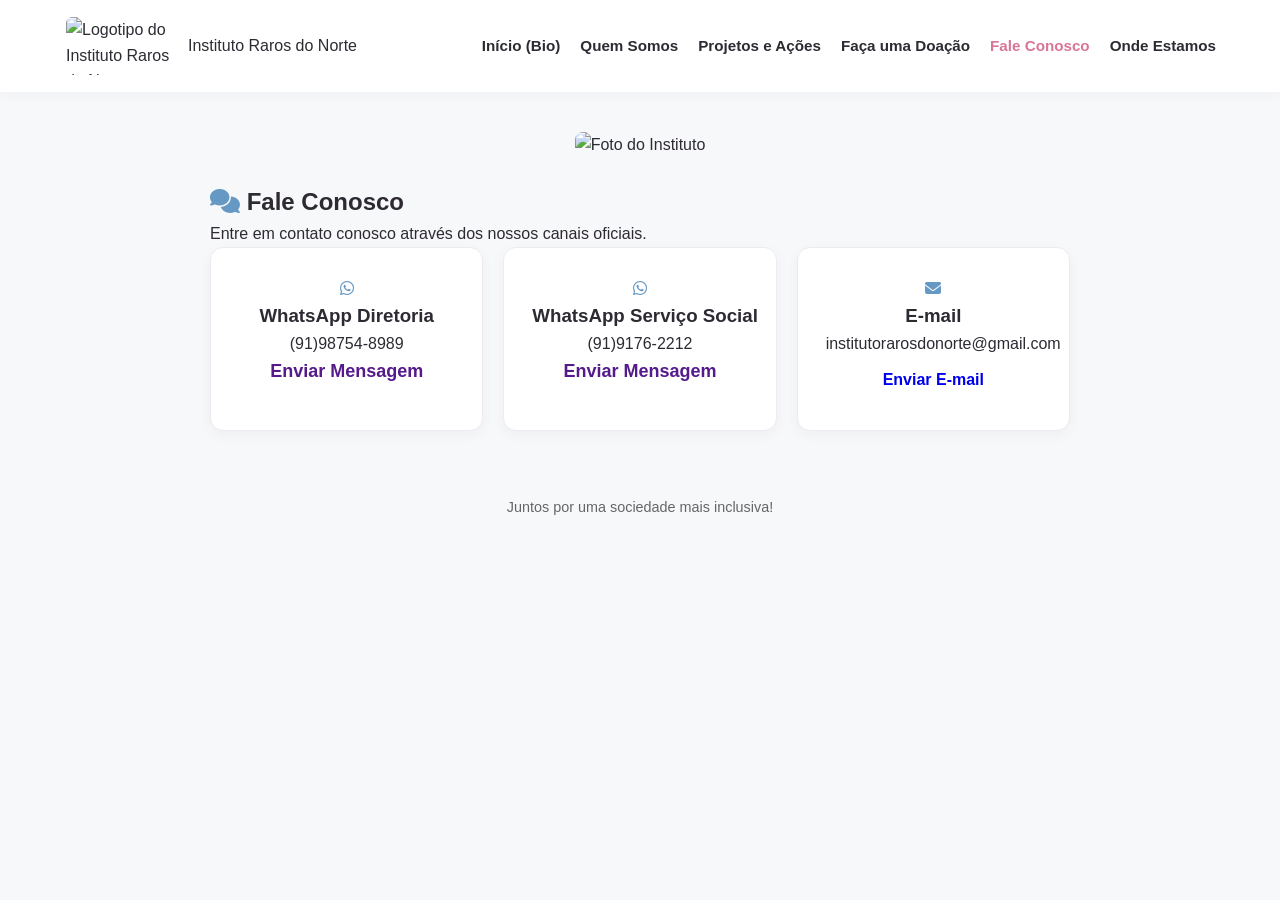
==== contato.html @ 898ef0cf "Add files via upload" ====
<!DOCTYPE html>
<html lang="pt-BR">
<head>
    <meta charset="UTF-8">
    <meta name="viewport" content="width=device-width, initial-scale=1.0">
    <title>Fale Conosco - Instituto Raros do Norte</title>
    <link rel="stylesheet" href="style.css">
    <link rel="stylesheet" href="https://cdnjs.cloudflare.com/ajax/libs/font-awesome/6.4.0/css/all.min.css">
<style>
        .btn-whatsapp {
            color: #551a8b;
            text-decoration: none;
            font-size: 18px;
            font-family: Arial, sans-serif;
            font-weight: bold;
            transition: color 0.3s ease;
        }
        .btn-whatsapp:hover {
            color: #25d366;
        }
        .btn-whatsapp:active {
            color: #128c7e;
        }
    </style>
</head>
<body>
    <header class="navbar">
        <div class="logo-container">
            <img src="IMAGENS/teste.jpg" alt="Logotipo do Instituto Raros do Norte" class="logo">
            <span class="brand-title">Instituto Raros do Norte</span>
        </div>
        <nav>
            <ul class="nav-links">
                <li><a href="index.html">Início (Bio)</a></li>
                <li><a href="quem-somos.html">Quem Somos</a></li>
                <li><a href="projetos.html">Projetos e Ações</a></li>
                <li><a href="doacao.html">Faça uma Doação</a></li>
                <li><a href="contato.html" class="active">Fale Conosco</a></li>
                <li><a href="localizacao.html">Onde Estamos</a></li>
            </ul>
        </nav>
    </header>

    <main class="content-container">
        <section class="card-page">
<div style="text-align: center; margin-bottom: 25px;">
  <img src="IMAGENS/IMAGEMCONTATO.jpg" alt="Foto do Instituto" style="max-width: 100%; height: auto; border-radius: 8px;">
</div>
            <h2><i class="fa-solid fa-comments icon-blue"></i> Fale Conosco</h2>
            <p class="description">Entre em contato conosco através dos nossos canais oficiais.</p>
        
   <div class="info-grid" style="display: flex !important; flex-direction: row !important; gap: 20px !important; width: 100% !important;">
    <div class="info-card" style="flex: 1 1 0;">
        <i class="fa-brands fa-whatsapp icon-blue"></i>
        <h3 style="white-space: nowrap;">WhatsApp Diretoria</h3>
        <p> (91)98754-8989 </p>
        <p><a href="https://wa.me/5591987548989" target="_blank" class="btn-whatsapp">Enviar Mensagem</a></p>
    </div>

    <div class="info-card" style="flex: 1 1 0;">
        <i class="fa-brands fa-whatsapp icon-blue"></i>
        <h3 style="white-space: nowrap;">WhatsApp Serviço Social</h3>
        <p> (91)9176-2212 </p>
        <p><a href="https://wa.me/559191762212" target="_blank" class="btn-whatsapp">Enviar Mensagem</a></p>
    </div>

    <div class="info-card" style="flex: 1 1 0;">
        <i class="fa-solid fa-envelope icon-blue"></i>
        <h3 style="white-space: nowrap;">E-mail</h3>
        <p>institutorarosdonorte@gmail.com</p>
   <p><a href="mailto:institutorarosdonorte@gmail.com" class="link-btn" onmouseover="this.style.color='#ff0000'" onmouseout="this.style.color=''">Enviar E-mail</a></p>
    </div>
</div>
        </section>  
    </main> 

    <footer>
        <p>Juntos por uma sociedade mais inclusiva!</p>
    </footer>
</body>
</html>
---- style.css ----
/* Base Styles & Palette */
:root {
    --primary-purple: #6A1B9A;
    --primary-pink: #D81B60;
    --primary-green: #43A047;
    --primary-blue: #1976D2;

      --pastel-bg: #F8F5FB;
    --pastel-purple-bg: #EFE4F7;
    --pastel-purple-color: #6B3BA7;
    --pastel-pink-bg: #FCE4EC;
    --pastel-pink-color: #D81B60;
    --pastel-green-bg: #E0F2F1;
    --pastel-green-color: #00796B;
    --pastel-blue-bg: #E1F5FE;
    --pastel-blue-color: #0288D1;
    
    --text-dark: #2D2A32;
    --text-muted: #666666;
    --bg-light: #F4F6F9;
    --white: #FFFFFF;
}

* {
    margin: 0;
    padding: 0;
    box-sizing: border-box;
}

body {
    font-family: 'Segoe UI', Tahoma, Geneva, Verdana, sans-serif;
    background-color: var(--bg-light);
    color: var(--text-dark);
    line-height: 1.6;
}

/* Header & Navbar */
.navbar {
    background-color: var(--white);
    box-shadow: 0 2px 12px rgba(0, 0, 0, 0.06);
    display: flex;
    justify-content: space-between;
    align-items: center;
    padding: 15px 5%;
    position: sticky;
    top: 0;
    z-index: 1000;
}

.logo-container {
    display: flex;
    align-items: center;
    gap: 12px;
}

/* Logo no cabeçalho em formato redondo */
.logo {
    width: 48px;
    height: 48px;
    border-radius: 50%;
    object-fit: cover; 
    padding: 0;  
}
  --------------------------------------------------------------------------------------------------------------------------------------------------------------------------- 


.rect-img {
    width: 100%;
    height: 100%;
    object-fit: cover;        /* Preenche perfeitamente a moldura fina */
    object-position: center;  /* Centraliza a arte */
    display: block;
}

   <style>
        .btn-whatsapp {
            color: #551a8b;
            text-decoration: none;
            font-size: 18px;
            font-family: Arial, sans-serif;
            font-weight: bold;
            transition: color 0.3s ease;
        }
        .btn-whatsapp:hover {
            color: #25d366;
        }
        .btn-whatsapp:active {
            color: #128c7e;
        }
    </style>
------------------------------------------------------------------------------------------------------------------------------------------------------------------------------

------------------------------------------------------------------------------------------------------------------------------------------------------------------------------
.brand-title {
    font-size: 1.25rem;
    font-weight: 700;
    color: var(--primary-purple);
}

.nav-links {
    display: flex;
    list-style: none;
    gap: 20px;
    align-items: center;
}

.nav-links a {
    text-decoration: none;
    color: var(--text-dark);
    font-weight: 600;
    font-size: 0.95rem;
    transition: color 0.3s;
}

.nav-links a:hover, .nav-links a.active {
    color: var(--primary-pink);
}

/* Layout Principal */
.content-container {
    max-width: 900px;
    margin: 40px auto;
    padding: 0 20px;
}

.wide-container {
    max-width: 1050px;
}

.hero-section {
    text-align: center;
    margin-bottom: 35px;
}

.hero-section h1 {
    color: var(--primary-purple);
    font-size: 2.2rem;
    font-weight: 700;
}

.tagline {
    color: var(--text-muted);
    font-size: 1.1rem;
    margin-top: 5px;
}

/* Moldura Retangular Horizontal com Cantos Arredondados Suaves */
.about-hero-grid {
    display: grid;
    grid-template-columns: 1fr 1fr;
    gap: 40px;
    align-items: center;
    background: var(--white);
    padding: 40px;
    border-radius: 20px;
    box-shadow: 0 6px 20px rgba(0,0,0,0.04);
    margin-bottom: 40px;
}

.rect-frame-container {
    display: flex;
    justify-content: center;
}

.rect-frame {
    width: 100%;
    max-width: 440px;
    height: 260px;
    border-radius: 16px;
    border: 3px solid var(--primary-pink);
    background: linear-gradient(135deg, #EFE4F7 0%, #E1F5FE 100%);
    position: relative;
    box-shadow: 0 6px 20px rgba(216, 27, 96, 0.1);
    display: flex;
    align-items: center;
    justify-content: center;
    padding: 20px;
    overflow: hidden;
}

.rect-img {
    width: 100%;
    height: 100%;
    object-fit: cover;
    border-radius: 12px;
}

.rect-tag {
    position: absolute;
    bottom: 10px;
    left: 20px;
    background: var(--white);
    padding: 8px 16px;
    border-radius: 10px;
    box-shadow: 0 4px 15px rgba(0,0,0,0.08);
    font-size: 0.85rem;
    font-weight: 600;
    color: var(--primary-purple);
    border-left: 4px solid var(--primary-pink);
}

.about-text-content h2 {
    color: var(--primary-purple);
    font-size: 1.8rem;
    margin-bottom: 15px;
}

.lead-text {
    font-size: 1.05rem;
    margin-bottom: 15px;
    color: #444;
}

/* Cartões e Grelhas */
.pillars-section {
    margin-top: 40px;
}

.section-subtitle {
    text-align: center;
    color: var(--primary-purple);
    font-size: 1.6rem;
    margin-bottom: 25px;
}

.info-grid {
    display: grid;
    grid-template-columns: repeat(auto-fit, minmax(260px, 1fr));
    gap: 25px;
}

.info-card {
    background: var(--white);
    padding: 28px;
    border-radius: 16px;
    border: 1px solid #EAEAEA;
    text-align: center;
    box-shadow: 0 4px 12px rgba(0,0,0,0.03);
    transition: transform 0.2s, box-shadow 0.2s;
}

.info-card:hover {
    transform: translateY(-4px);
    box-shadow: 0 6px 18px rgba(0,0,0,0.06);
}

.card-icon-bg {
    width: 60px;
    height: 60px;
    border-radius: 12px;
    display: flex;
    align-items: center;
    justify-content: center;
    margin: 0 auto 15px;
    font-size: 1.5rem;
}

.purple-bg { background: var(--pastel-purple-bg); }
.pink-bg { background: var(--pastel-pink-bg); }
.green-bg { background: var(--pastel-green-bg); }

.icon-purple { color: var(--primary-purple); }
.icon-pink { color: var(--primary-pink); }
.icon-green { color: var(--primary-green); }
.icon-blue { color: var(--primary-blue); }

.link-btn {
    display: inline-block;
    padding: 10px 22px;
    border-radius: 10px;
    text-decoration: none;
    font-weight: 600;
    transition: background 0.2s;
}

/* Página da Bio do Instagram - Foto de perfil em formato 100% redondo e preenchendo */
.bio-body {
    background-color: var(--pastel-bg);
    display: flex;
    justify-content: center;
    align-items: center;
    min-height: 100vh;
    padding: 20px 10px;
}

.bio-container {
    width: 100%;
    max-width: 440px;
    background: var(--white);
    padding: 30px 20px;
    border-radius: 20px;
    box-shadow: 0 8px 25px rgba(92, 29, 141, 0.08);
    text-align: center;
}

.avatar-frame {
    display: inline-block;
    width: 110px;
    height: 110px;
    padding: 3px;
    background: var(--white);
    border: 3px solid var(--pastel-purple-color);
    border-radius: 50%;
    margin-bottom: 12px;
    overflow: hidden;
}

.bio-avatar {
    width: 100%;
    height: 100%;
    border-radius: 50%;
    object-fit: cover;
    display: block;
}

.bio-title {
    font-size: 1.1rem;
    color: var(--pastel-purple-color);
    letter-spacing: 0.5px;
}

.bio-subtitle {
    font-size: 0.85rem;
    color: var(--primary-pink);
    font-weight: 600;
    margin-top: 2px;
}

.bio-tagline {
    font-size: 0.8rem;
    color: var(--text-muted);
    margin-bottom: 25px;
}

.bio-links {
    display: flex;
    flex-direction: column;
    gap: 12px;
}

.bio-card {
    display: flex;
    align-items: center;
    padding: 12px 16px;
    background-color: #FFFFFF;
    border: 1.5px solid #F0EAF5;
    border-radius: 14px;
    text-decoration: none;
    transition: transform 0.2s, box-shadow 0.2s;
}

.bio-card:hover {
    transform: translateY(-2px);
    box-shadow: 0 4px 12px rgba(0, 0, 0, 0.06);
}

.bio-icon {
    width: 44px;
    height: 44px;
    border-radius: 10px;
    display: flex;
    align-items: center;
    justify-content: center;
    font-size: 1.2rem;
    margin-right: 14px;
    flex-shrink: 0;
}

.icon-pastel-purple { background-color: var(--pastel-purple-bg); color: var(--pastel-purple-color); }
.icon-pastel-pink   { background-color: var(--pastel-pink-bg); color: var(--pastel-pink-color); }
.icon-pastel-green  { background-color: var(--pastel-green-bg); color: var(--pastel-green-color); }
.icon-pastel-blue   { background-color: var(--pastel-blue-bg); color: var(--pastel-blue-color); }

.bio-text {
    display: flex;
    flex-direction: column;
    text-align: left;
    flex-grow: 1;
}

.bio-text strong {
    font-size: 0.85rem;
    color: var(--text-dark);
}

.bio-text span {
    font-size: 0.75rem;
    color: var(--text-muted);
}

.bio-arrow {
    color: #CCC;
    font-size: 0.8rem;
}

.bio-footer {
    margin-top: 25px;
    font-size: 0.75rem;
    color: var(--text-muted);
}

footer {
    text-align: center;
    padding: 25px;
    color: var(--text-muted);
    font-size: 0.9rem;
    margin-top: 40px;
}

@media (max-width: 768px) {
    .about-hero-grid {
        grid-template-columns: 1fr;
        padding: 25px;
    }
    .navbar {
        flex-direction: column;
        gap: 15px;
    }
}



/* --- Ajuste da Imagem Ultra Fina no Menu --- */
.quem-somos-logo-fina {
    width: auto;
    height: 32px;            /* Altura extremamente fina e proporcional à barra */
    max-height: 32px;
    object-fit: contain;     /* Preserva proporções perfeitas */
    border-radius: 4px;
    display: block;
    margin: 0;
    padding: 0;
}


/* Refinamentos visuais: paleta original suavizada e molduras retangulares */
:root {
    --primary-purple: #805B9E;
    --primary-pink: #D87598;
    --primary-green: #68A77D;
    --primary-blue: #6599C4;
    --pastel-bg: #FAF8FC;
    --pastel-purple-bg: #F1EAF6;
    --pastel-purple-color: #805B9E;
    --pastel-pink-bg: #F9EAF0;
    --pastel-pink-color: #C96F91;
    --pastel-green-bg: #EAF3ED;
    --pastel-green-color: #568D6B;
    --pastel-blue-bg: #EAF2F8;
    --pastel-blue-color: #5688B4;
    --bg-light: #F7F8FA;
}

body {
    background-color: var(--bg-light);
}

/* Identidade horizontal no cabeçalho, sem recorte circular */
.logo {
    width: 112px;
    height: 62px;
    border-radius: 8px;
    object-fit: contain;
    background: #FFFFFF;
    padding: 2px;
}

.quem-somos-logo-fina {
    width: 112px;
    height: 62px;
    max-height: 62px;
    object-fit: contain;
    background: #FFFFFF;
    padding: 2px;
}

/* Fotografia horizontal próxima ao título "Quem Somos" */
.about-hero-grid {
    gap: 34px;
    padding: 34px;
    border-radius: 18px;
    background: #FFFEFF;
    box-shadow: 0 7px 24px rgba(70, 48, 86, 0.055);
}

.rect-frame {
    width: 100%;
    max-width: 460px;
    height: 260px;
    padding: 0;
    border: 2px solid #E7D7EC;
    border-radius: 12px;
    background: #F6F0F8;
    box-shadow: 0 5px 16px rgba(105, 75, 125, 0.09);
}

.rect-img {
    width: 100%;
    height: 100%;
    object-fit: cover;
    object-position: center;
    display: block;
    border-radius: 10px;
}

.rect-tag {
    bottom: 12px;
    left: 12px;
    border-radius: 8px;
    border-left-color: var(--primary-pink);
    box-shadow: 0 3px 12px rgba(0, 0, 0, 0.09);
}

/* Foto de perfil da página inicial em formato circular */
.avatar-frame {
    display: block;
    width: 116px;
    height: 116px;
    padding: 3px;
    margin: 0 auto 14px;
    border: 2px solid #DCCCE8;
    border-radius: 50%;
    background: #FFFFFF;
    overflow: hidden;
}

.bio-avatar {
    width: 100%;
    height: 100%;
    border-radius: 50%;
    object-fit: cover;
    object-position: center;
    display: block;
}

.info-card {
    border-color: #EEEAF1;
    border-radius: 13px;
    box-shadow: 0 4px 14px rgba(65, 49, 78, 0.045);
}

.bio-container {
    border-radius: 18px;
    box-shadow: 0 8px 26px rgba(92, 29, 141, 0.065);
}

.bio-card {
    border-color: #EEE8F1;
    border-radius: 12px;
}

.navbar {
    box-shadow: 0 2px 12px rgba(60, 45, 70, 0.045);
}

@media (max-width: 768px) {
    .logo,
    .quem-somos-logo-fina {
        width: 104px;
        height: 58px;
        max-height: 58px;
    }
    .about-hero-grid {
        padding: 22px;
        gap: 24px;
    }
    .rect-frame {
        height: 220px;
    }
}

/* ==========================================================
   RESPONSIVIDADE — ajustes para celular, tablet e notebook
   Mantém textos, cores, conteúdo e identidade visual originais.
   ========================================================== */

html {
    width: 100%;
    min-width: 0;
    overflow-x: hidden;
    -webkit-text-size-adjust: 100%;
}

body {
    width: 100%;
    min-width: 0;
    overflow-x: hidden;
}

img {
    max-width: 100%;
}

/* Cabeçalho interno das páginas */
.navbar {
    width: 100%;
    flex-wrap: wrap;
    column-gap: 24px;
    row-gap: 14px;
}

.logo-container {
    min-width: 0;
    flex: 0 1 auto;
}

.brand-title {
    line-height: 1.25;
    overflow-wrap: anywhere;
}

.navbar nav {
    min-width: 0;
    max-width: 100%;
}

.nav-links {
    flex-wrap: wrap;
    justify-content: center;
    row-gap: 10px;
}

.nav-links a {
    display: inline-block;
    padding: 4px 0;
}

/* Conteúdo e cartões */
.content-container {
    width: min(100% - 40px, 900px);
    min-width: 0;
}

.wide-container {
    width: min(100% - 40px, 1050px);
}

.card-page,
.info-card,
.about-hero-grid,
.about-text-content {
    min-width: 0;
}

.info-grid {
    grid-template-columns: repeat(auto-fit, minmax(min(100%, 260px), 1fr));
}

/* Imagens lado a lado da página Quem Somos */
.wide-container > div[style*="display: flex"] {
    flex-wrap: wrap;
    align-items: stretch;
}

.wide-container > div[style*="display: flex"] > img {
    min-width: 0;
    max-width: 100%;
}

/* A página inicial (bio) conserva seu desenho centralizado,
   mas usa toda a largura disponível em telas pequenas. */
.bio-body {
    width: 100%;
    min-height: 100svh;
    align-items: flex-start;
}

.bio-container {
    min-width: 0;
}

.bio-header h1 {
    max-width: 100%;
    overflow-wrap: anywhere;
    line-height: 1.25;
}

.bio-tagline,
.bio-text span,
.bio-text strong {
    overflow-wrap: anywhere;
}

@media (max-width: 900px) {
    .navbar {
        justify-content: center;
        padding: 14px 4%;
    }

    .navbar nav {
        width: 100%;
    }

    .nav-links {
        gap: 8px 18px;
    }

    .about-hero-grid {
        grid-template-columns: minmax(0, 1fr);
    }
}

@media (max-width: 600px) {
    .navbar {
        position: relative;
        padding: 12px 16px;
        gap: 12px;
    }

    .logo-container {
        justify-content: center;
        width: 100%;
    }

    .logo,
    .quem-somos-logo-fina {
        width: 86px;
        height: 52px;
        max-height: 52px;
    }

    .brand-title {
        font-size: 1.05rem;
    }

    .navbar nav {
        width: 100%;
    }

    .nav-links {
        display: flex;
        justify-content: center;
        gap: 5px 14px;
    }

    .nav-links a {
        font-size: 0.82rem;
        line-height: 1.35;
    }

    .content-container,
    .wide-container {
        width: calc(100% - 28px);
        margin: 24px auto;
        padding: 0;
    }

    .hero-section {
        margin-bottom: 22px;
    }

    .hero-section h1 {
        font-size: clamp(1.45rem, 6vw, 2rem);
        line-height: 1.2;
    }

    .tagline {
        font-size: 0.98rem;
    }

    .about-hero-grid {
        padding: 18px;
        gap: 20px;
        border-radius: 14px;
    }

    .rect-frame {
        height: auto;
        min-height: 190px;
        aspect-ratio: 16 / 10;
    }

    .about-text-content h2,
    .card-page h2 {
        font-size: 1.45rem;
        line-height: 1.25;
        overflow-wrap: anywhere;
    }

    .lead-text {
        font-size: 1rem;
    }

    .section-subtitle {
        font-size: 1.35rem;
    }

    .info-grid {
        grid-template-columns: minmax(0, 1fr);
        gap: 16px;
    }

    .info-card {
        padding: 22px 18px;
        overflow-wrap: anywhere;
    }

    .wide-container > div[style*="display: flex"] {
        flex-direction: column !important;
        gap: 12px !important;
    }

    .wide-container > div[style*="display: flex"] > img {
        width: 100% !important;
        height: auto !important;
        aspect-ratio: 16 / 10;
        object-fit: cover;
    }

    footer {
        padding: 20px 14px;
        margin-top: 24px;
        font-size: 0.82rem;
    }

    .bio-body {
        padding: 14px 10px;
    }

    .bio-container {
        width: 100%;
        max-width: 440px;
        padding: 24px 16px;
        border-radius: 16px;
    }

    .avatar-frame {
        width: 104px;
        height: 104px;
    }

    .bio-header h1 {
        font-size: clamp(1.25rem, 6vw, 1.65rem);
    }

    .bio-header p {
        overflow-wrap: anywhere;
    }

    .bio-tagline {
        font-size: 0.82rem;
        line-height: 1.5;
    }

    .bio-card {
        padding: 11px 12px;
        gap: 0;
    }

    .bio-icon {
        width: 40px;
        height: 40px;
        margin-right: 10px;
    }

    .bio-text strong {
        font-size: 0.8rem;
    }

    .bio-text span {
        font-size: 0.7rem;
        line-height: 1.35;
    }
}

@media (max-width: 360px) {
    .brand-title {
        font-size: 0.95rem;
    }

    .nav-links {
        column-gap: 10px;
    }

    .nav-links a {
        font-size: 0.76rem;
    }

    .bio-container {
        padding-right: 12px;
        padding-left: 12px;
    }
}
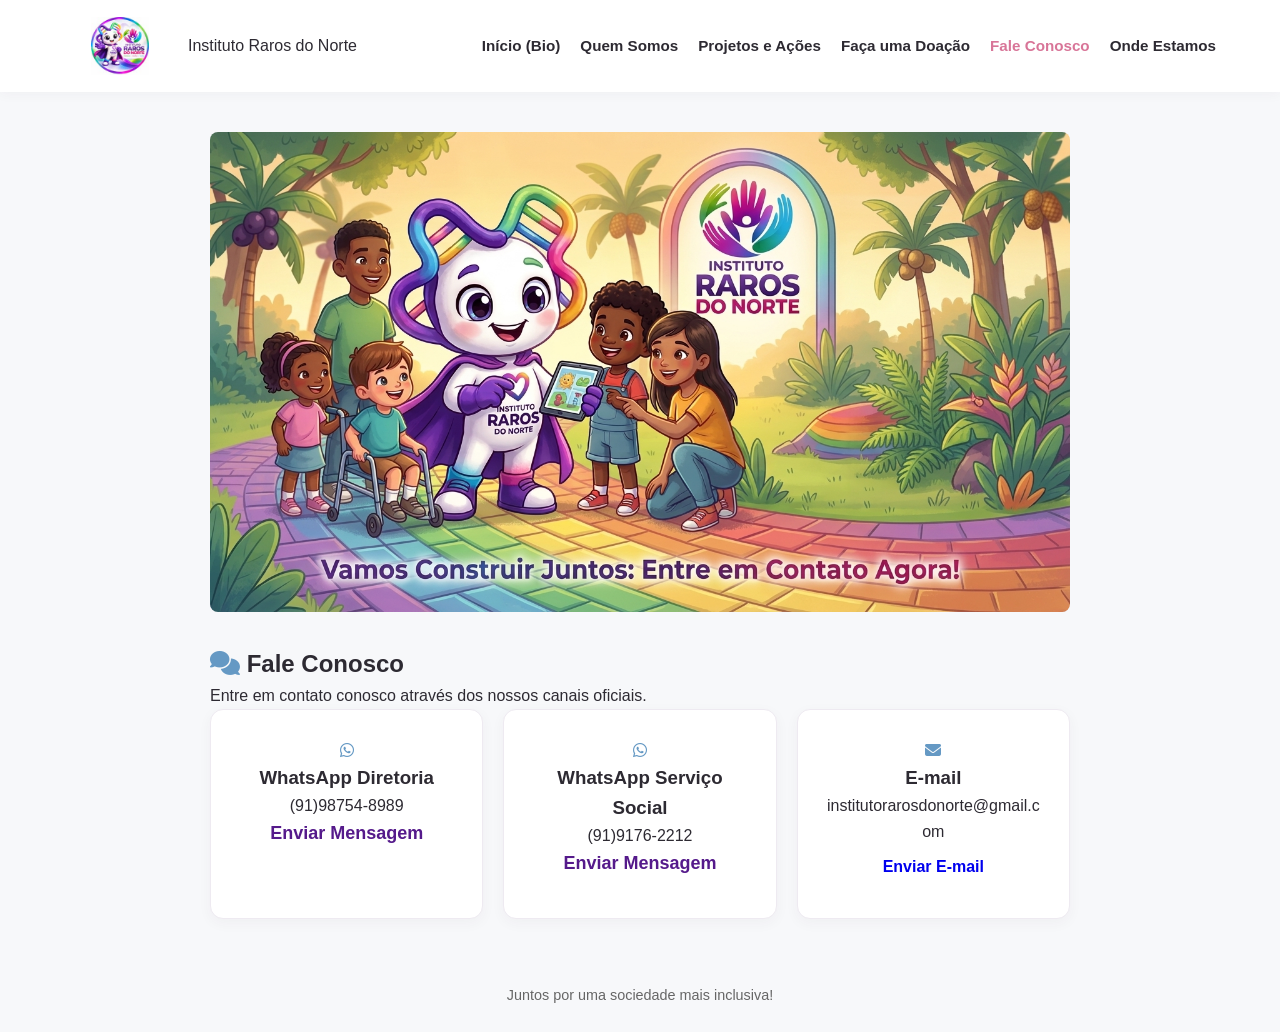
==== commit 595dd600: "Add files via upload" ====
--- a/contato.html
+++ b/contato.html
@@ -20,6 +20,47 @@
         }
         .btn-whatsapp:active {
             color: #128c7e;
+        }
+
+        /* Ajustes responsivos para os cartões de contato */
+        .info-grid {
+            box-sizing: border-box;
+            max-width: 100%;
+        }
+
+        .info-card {
+            box-sizing: border-box;
+            min-width: 0;
+            max-width: 100%;
+        }
+
+        .info-card h3 {
+            white-space: normal !important;
+            overflow-wrap: anywhere;
+        }
+
+        .info-card p,
+        .info-card a {
+            overflow-wrap: anywhere;
+            word-break: break-word;
+        }
+
+        @media (max-width: 700px) {
+            .info-grid {
+                flex-direction: column !important;
+                gap: 14px !important;
+                width: 100% !important;
+            }
+
+            .info-card {
+                flex: 1 1 auto !important;
+                width: 100% !important;
+                min-width: 0 !important;
+            }
+
+            .info-card h3 {
+                white-space: normal !important;
+            }
         }
     </style>
 </head>
